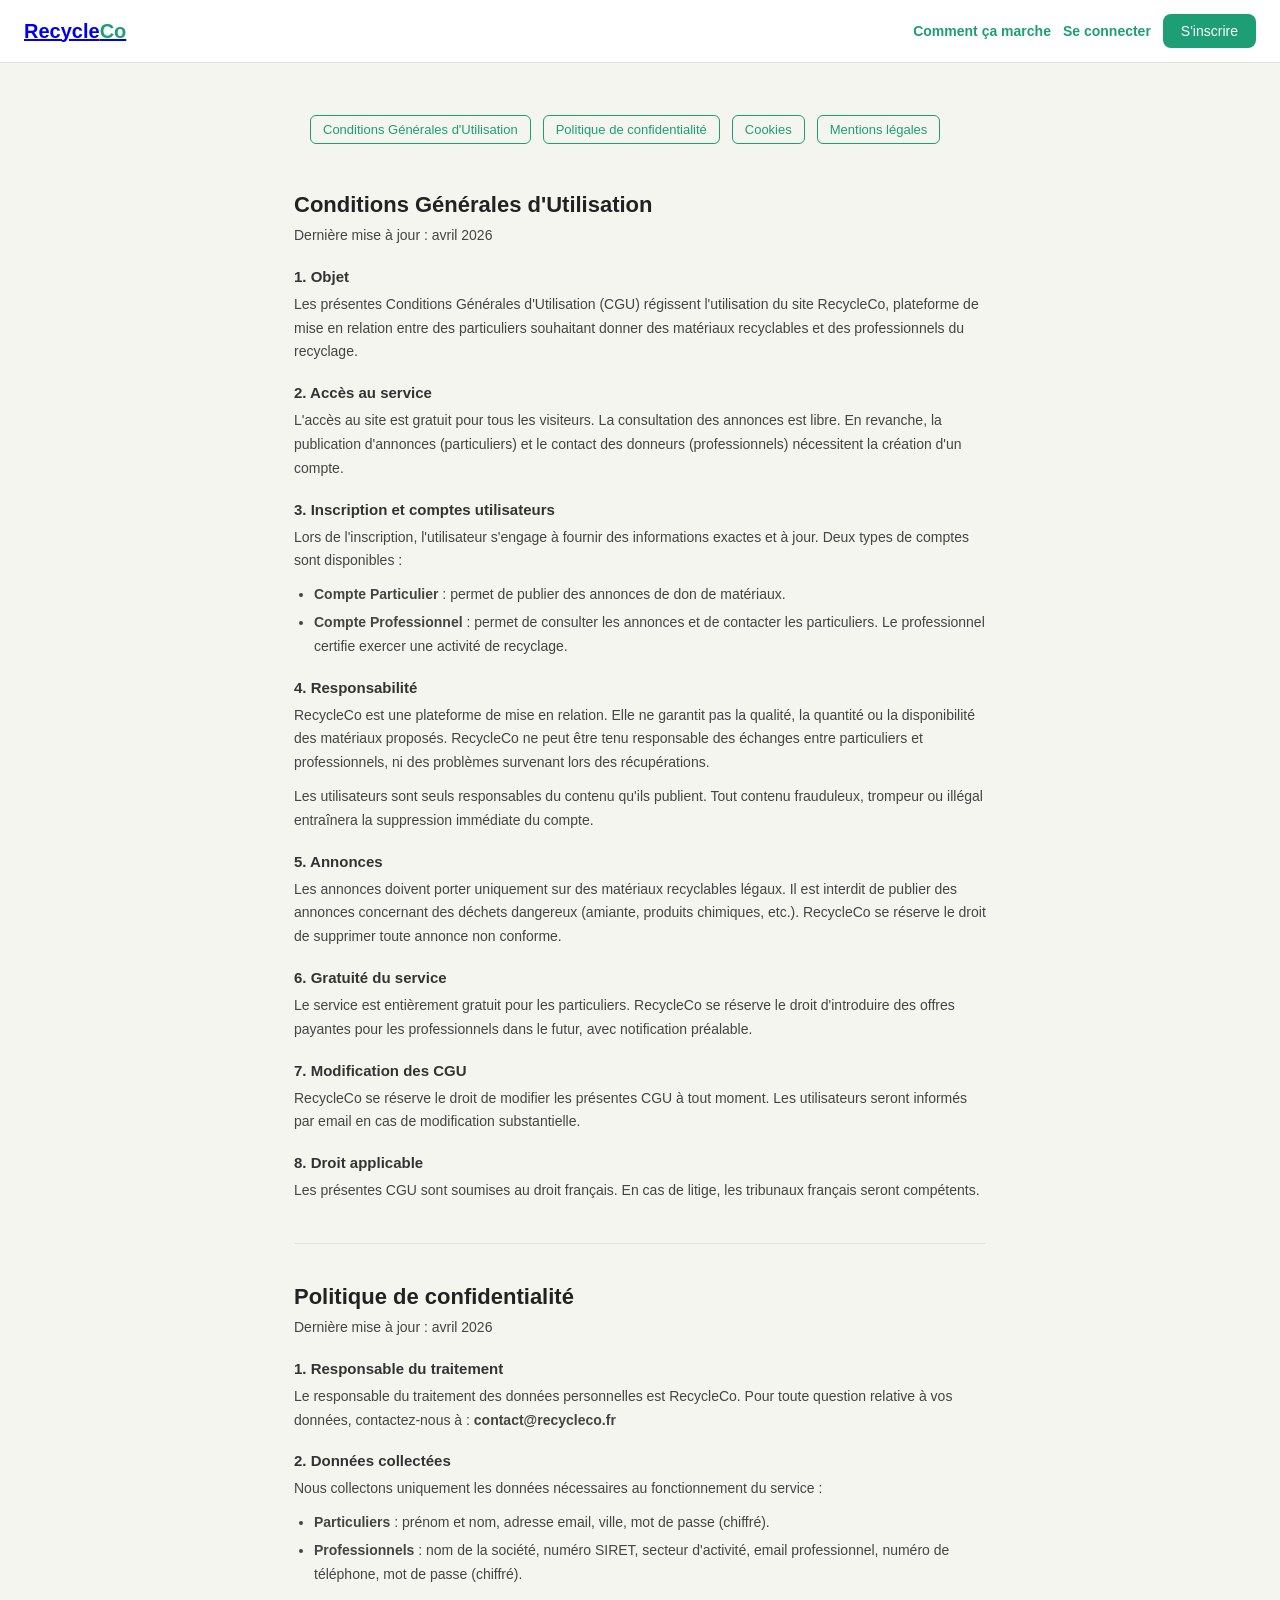
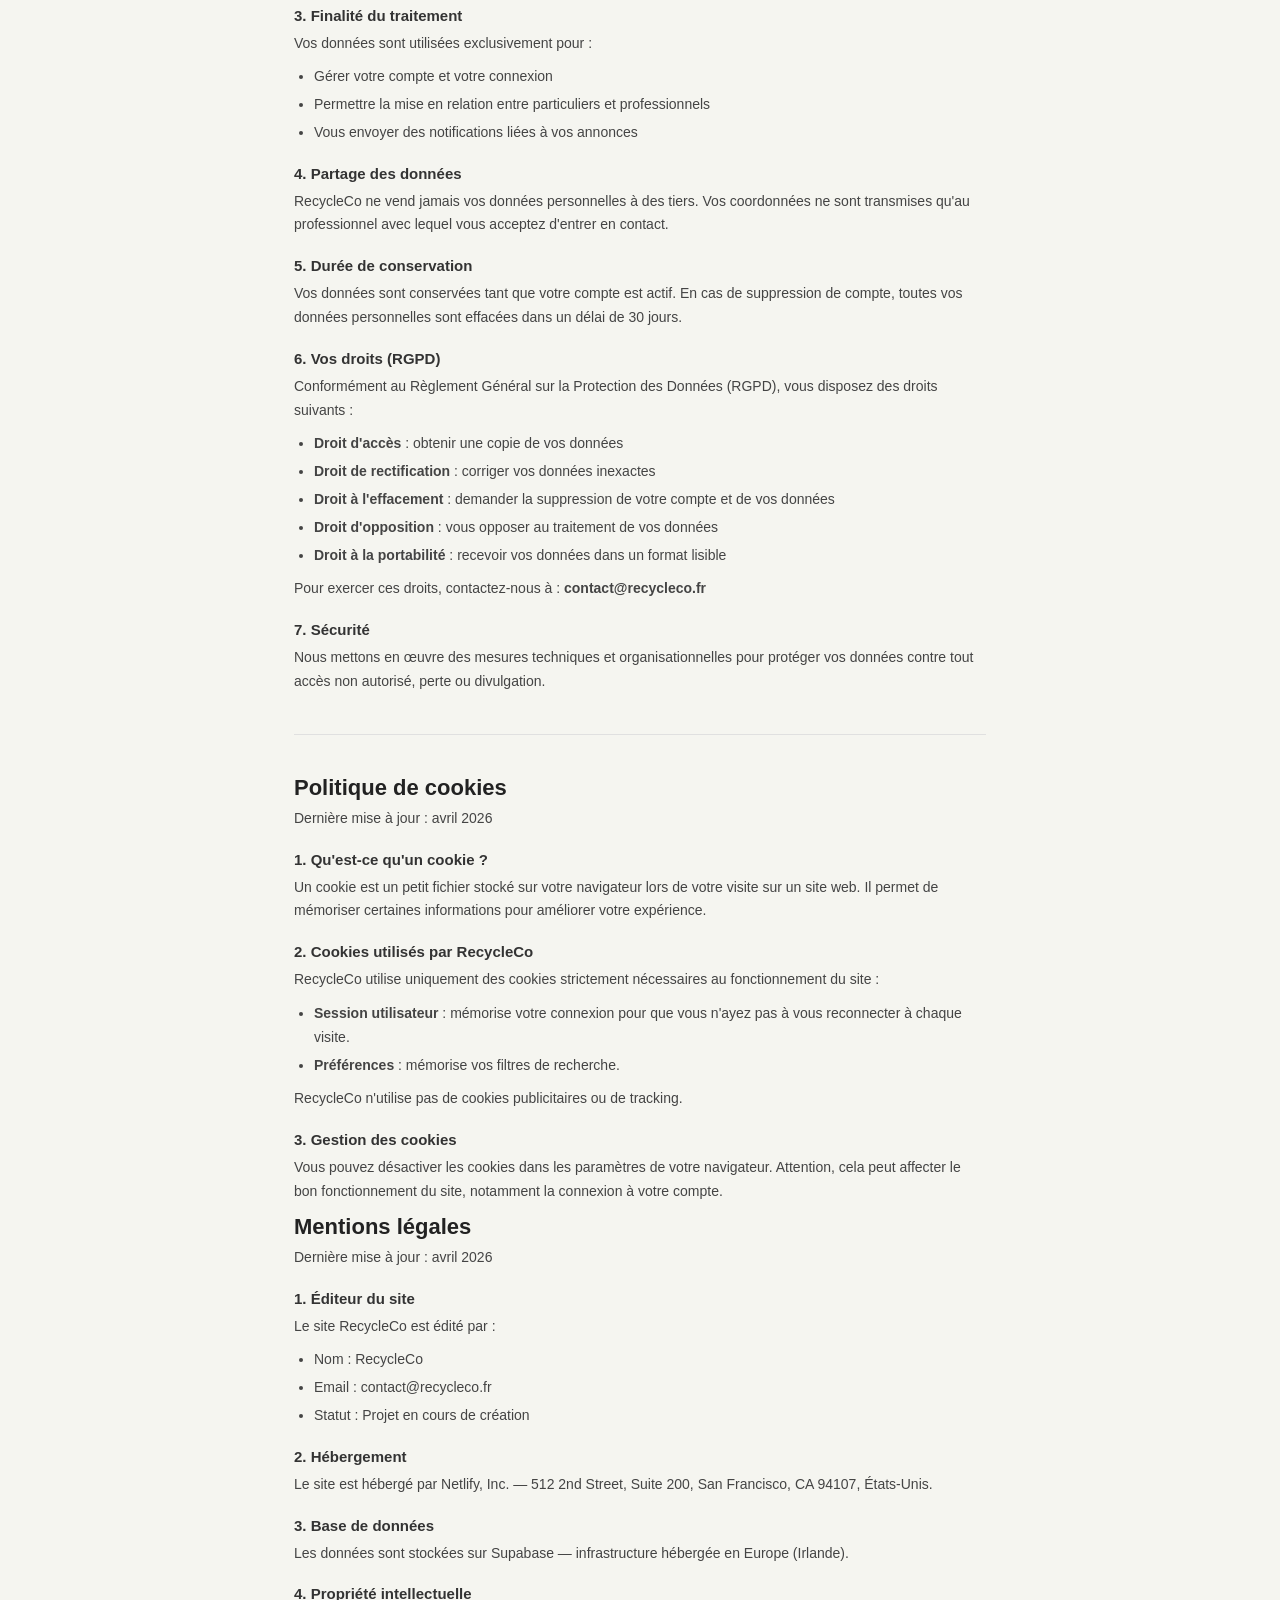
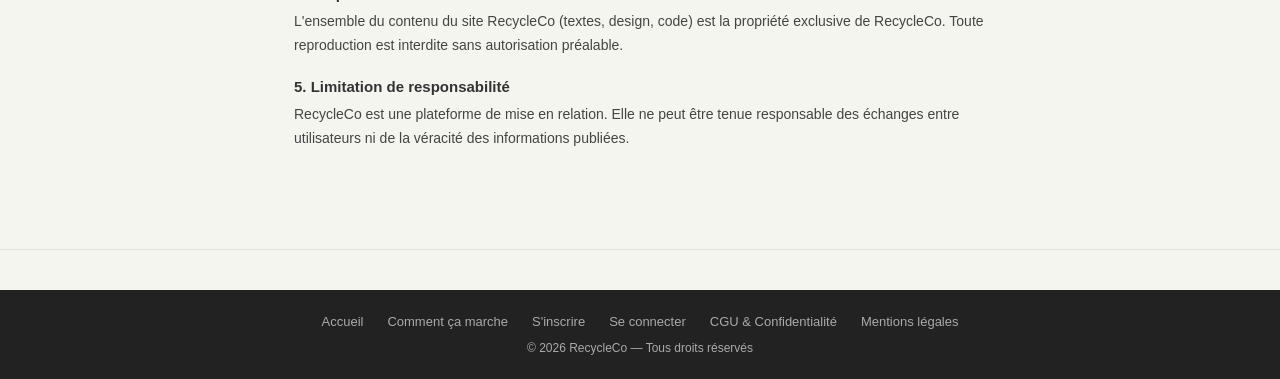
==== cgu.html @ 8c8001a4 "Premier commit - RecycleCo" ====
<!DOCTYPE html>
<html lang="fr">
<head>
  <meta charset="UTF-8">
  <meta name="viewport" content="width=device-width, initial-scale=1.0">
  <title>RecycleCo — CGU & Politique de confidentialité</title>
  <link rel="stylesheet" href="style.css">
</head>
<body>

  <header class="header">
    <a href="index.html" class="logo">Recycle<span>Co</span></a>
    <div class="header-droite"></div>
  </header>

  <div class="page-legale">

    <div class="legale-nav">
      <a href="#cgu" class="legale-nav-lien">Conditions Générales d'Utilisation</a>
      <a href="#confidentialite" class="legale-nav-lien">Politique de confidentialité</a>
      <a href="#cookies" class="legale-nav-lien">Cookies</a>
      <a href="#mentions" class="legale-nav-lien">Mentions légales</a>
    </div>

    <!-- CGU -->
    <section id="cgu" class="legale-section">
      <h1>Conditions Générales d'Utilisation</h1>
      <p class="legale-date">Dernière mise à jour : avril 2026</p>

      <h2>1. Objet</h2>
      <p>Les présentes Conditions Générales d'Utilisation (CGU) régissent l'utilisation du site RecycleCo, plateforme de mise en relation entre des particuliers souhaitant donner des matériaux recyclables et des professionnels du recyclage.</p>

      <h2>2. Accès au service</h2>
      <p>L'accès au site est gratuit pour tous les visiteurs. La consultation des annonces est libre. En revanche, la publication d'annonces (particuliers) et le contact des donneurs (professionnels) nécessitent la création d'un compte.</p>

      <h2>3. Inscription et comptes utilisateurs</h2>
      <p>Lors de l'inscription, l'utilisateur s'engage à fournir des informations exactes et à jour. Deux types de comptes sont disponibles :</p>
      <ul>
        <li><strong>Compte Particulier</strong> : permet de publier des annonces de don de matériaux.</li>
        <li><strong>Compte Professionnel</strong> : permet de consulter les annonces et de contacter les particuliers. Le professionnel certifie exercer une activité de recyclage.</li>
      </ul>

      <h2>4. Responsabilité</h2>
      <p>RecycleCo est une plateforme de mise en relation. Elle ne garantit pas la qualité, la quantité ou la disponibilité des matériaux proposés. RecycleCo ne peut être tenu responsable des échanges entre particuliers et professionnels, ni des problèmes survenant lors des récupérations.</p>
      <p>Les utilisateurs sont seuls responsables du contenu qu'ils publient. Tout contenu frauduleux, trompeur ou illégal entraînera la suppression immédiate du compte.</p>

      <h2>5. Annonces</h2>
      <p>Les annonces doivent porter uniquement sur des matériaux recyclables légaux. Il est interdit de publier des annonces concernant des déchets dangereux (amiante, produits chimiques, etc.). RecycleCo se réserve le droit de supprimer toute annonce non conforme.</p>

      <h2>6. Gratuité du service</h2>
      <p>Le service est entièrement gratuit pour les particuliers. RecycleCo se réserve le droit d'introduire des offres payantes pour les professionnels dans le futur, avec notification préalable.</p>

      <h2>7. Modification des CGU</h2>
      <p>RecycleCo se réserve le droit de modifier les présentes CGU à tout moment. Les utilisateurs seront informés par email en cas de modification substantielle.</p>

      <h2>8. Droit applicable</h2>
      <p>Les présentes CGU sont soumises au droit français. En cas de litige, les tribunaux français seront compétents.</p>
    </section>

    <div class="legale-separateur"></div>

    <!-- POLITIQUE DE CONFIDENTIALITE -->
    <section id="confidentialite" class="legale-section">
      <h1>Politique de confidentialité</h1>
      <p class="legale-date">Dernière mise à jour : avril 2026</p>

      <h2>1. Responsable du traitement</h2>
      <p>Le responsable du traitement des données personnelles est RecycleCo. Pour toute question relative à vos données, contactez-nous à : <strong>contact@recycleco.fr</strong></p>

      <h2>2. Données collectées</h2>
      <p>Nous collectons uniquement les données nécessaires au fonctionnement du service :</p>
      <ul>
        <li><strong>Particuliers</strong> : prénom et nom, adresse email, ville, mot de passe (chiffré).</li>
        <li><strong>Professionnels</strong> : nom de la société, numéro SIRET, secteur d'activité, email professionnel, numéro de téléphone, mot de passe (chiffré).</li>
      </ul>

      <h2>3. Finalité du traitement</h2>
      <p>Vos données sont utilisées exclusivement pour :</p>
      <ul>
        <li>Gérer votre compte et votre connexion</li>
        <li>Permettre la mise en relation entre particuliers et professionnels</li>
        <li>Vous envoyer des notifications liées à vos annonces</li>
      </ul>

      <h2>4. Partage des données</h2>
      <p>RecycleCo ne vend jamais vos données personnelles à des tiers. Vos coordonnées ne sont transmises qu'au professionnel avec lequel vous acceptez d'entrer en contact.</p>

      <h2>5. Durée de conservation</h2>
      <p>Vos données sont conservées tant que votre compte est actif. En cas de suppression de compte, toutes vos données personnelles sont effacées dans un délai de 30 jours.</p>

      <h2>6. Vos droits (RGPD)</h2>
      <p>Conformément au Règlement Général sur la Protection des Données (RGPD), vous disposez des droits suivants :</p>
      <ul>
        <li><strong>Droit d'accès</strong> : obtenir une copie de vos données</li>
        <li><strong>Droit de rectification</strong> : corriger vos données inexactes</li>
        <li><strong>Droit à l'effacement</strong> : demander la suppression de votre compte et de vos données</li>
        <li><strong>Droit d'opposition</strong> : vous opposer au traitement de vos données</li>
        <li><strong>Droit à la portabilité</strong> : recevoir vos données dans un format lisible</li>
      </ul>
      <p>Pour exercer ces droits, contactez-nous à : <strong>contact@recycleco.fr</strong></p>

      <h2>7. Sécurité</h2>
      <p>Nous mettons en œuvre des mesures techniques et organisationnelles pour protéger vos données contre tout accès non autorisé, perte ou divulgation.</p>
    </section>

    <div class="legale-separateur"></div>

    <!-- COOKIES -->
    <section id="cookies" class="legale-section">
      <h1>Politique de cookies</h1>
      <p class="legale-date">Dernière mise à jour : avril 2026</p>

      <h2>1. Qu'est-ce qu'un cookie ?</h2>
      <p>Un cookie est un petit fichier stocké sur votre navigateur lors de votre visite sur un site web. Il permet de mémoriser certaines informations pour améliorer votre expérience.</p>

      <h2>2. Cookies utilisés par RecycleCo</h2>
      <p>RecycleCo utilise uniquement des cookies strictement nécessaires au fonctionnement du site :</p>
      <ul>
        <li><strong>Session utilisateur</strong> : mémorise votre connexion pour que vous n'ayez pas à vous reconnecter à chaque visite.</li>
        <li><strong>Préférences</strong> : mémorise vos filtres de recherche.</li>
      </ul>
      <p>RecycleCo n'utilise pas de cookies publicitaires ou de tracking.</p>

      <h2>3. Gestion des cookies</h2>
      <p>Vous pouvez désactiver les cookies dans les paramètres de votre navigateur. Attention, cela peut affecter le bon fonctionnement du site, notamment la connexion à votre compte.</p>
    </section>

  <section id="mentions" class="legale-section">
  <h1>Mentions légales</h1>
  <p class="legale-date">Dernière mise à jour : avril 2026</p>

  <h2>1. Éditeur du site</h2>
  <p>Le site RecycleCo est édité par :</p>
  <ul>
    <li>Nom : RecycleCo</li>
    <li>Email : contact@recycleco.fr</li>
    <li>Statut : Projet en cours de création</li>
  </ul>

  <h2>2. Hébergement</h2>
  <p>Le site est hébergé par Netlify, Inc. — 512 2nd Street, Suite 200, San Francisco, CA 94107, États-Unis.</p>

  <h2>3. Base de données</h2>
  <p>Les données sont stockées sur Supabase — infrastructure hébergée en Europe (Irlande).</p>

  <h2>4. Propriété intellectuelle</h2>
  <p>L'ensemble du contenu du site RecycleCo (textes, design, code) est la propriété exclusive de RecycleCo. Toute reproduction est interdite sans autorisation préalable.</p>

  <h2>5. Limitation de responsabilité</h2>
  <p>RecycleCo est une plateforme de mise en relation. Elle ne peut être tenue responsable des échanges entre utilisateurs ni de la véracité des informations publiées.</p>
</section>

  </div>

<div class="legale-separateur"></div>

  <!-- FOOTER -->
  <footer class="footer">
    <div class="footer-liens">
      <a href="index.html">Accueil</a>
      <a href="comment-ca-marche.html">Comment ça marche</a>
      <a href="inscription.html">S'inscrire</a>
      <a href="connexion.html">Se connecter</a>
      <a href="cgu.html">CGU & Confidentialité</a>
      <a href="cgu.html#mentions">Mentions légales</a>
    </div>
    <p class="footer-copy">© 2026 RecycleCo — Tous droits réservés</p>
  </footer>

  <script src="header.js"></script>
</body>
</html>
---- style.css ----
* {
  box-sizing: border-box;
  margin: 0;
  padding: 0;
}

body {
  font-family: Arial, sans-serif;
  background: #f5f5f0;
  color: #222;
}

/* HEADER */
.header {
  background: white;
  border-bottom: 1px solid #e0e0e0;
  padding: 14px 24px;
  display: flex;
  align-items: center;
  justify-content: space-between;
}

.logo {
  font-size: 20px;
  font-weight: bold;
}

.logo span {
  color: #1D9E75;
}

.btn-post {
  background: #1D9E75;
  color: white;
  border: none;
  border-radius: 8px;
  padding: 9px 18px;
  font-size: 14px;
  cursor: pointer;
}

.btn-post:hover {
  background: #0F6E56;
}

/* HERO */
.hero {
  background: #e8f5f0;
  padding: 40px 24px;
  text-align: center;
}

.hero h1 {
  font-size: 24px;
  margin-bottom: 8px;
}

.hero p {
  color: #555;
  margin-bottom: 20px;
}

.search-bar {
  display: flex;
  gap: 8px;
  max-width: 500px;
  margin: 0 auto;
}

.search-bar input {
  flex: 1;
  padding: 10px 14px;
  border: 1px solid #ccc;
  border-radius: 8px;
  font-size: 14px;
}

.search-bar button {
  background: #1D9E75;
  color: white;
  border: none;
  border-radius: 8px;
  padding: 10px 18px;
  cursor: pointer;
}

/* FILTRES */
.filtres {
  display: flex;
  gap: 8px;
  padding: 16px 24px;
  background: white;
  border-bottom: 1px solid #e0e0e0;
  overflow-x: auto;
}

.chip {
  padding: 6px 14px;
  border-radius: 20px;
  font-size: 13px;
  border: 1px solid #ccc;
  background: white;
  cursor: pointer;
  white-space: nowrap;
}

.chip.actif {
  background: #e1f5ee;
  border-color: #1D9E75;
  color: #0F6E56;
  font-weight: bold;
}

/* GRILLE ANNONCES */
.grille {
  display: flex;
  flex-direction: column;
  gap: 0;
  padding: 16px 24px;
  max-width: 900px;
  margin: 0 auto;
}

.carte {
  background: white;
  border-bottom: 1px solid #e8e8e8;
  cursor: pointer;
  display: flex;
  flex-direction: row;
  align-items: stretch;
  padding: 16px 0;
  gap: 16px;
  transition: background 0.1s;
}

.carte:first-child {
  border-top: 1px solid #e8e8e8;
}

.carte:hover {
  background: #fafafa;
}

.carte-image {
  width: 160px;
  min-width: 160px;
  height: 120px;
  display: flex;
  align-items: center;
  justify-content: center;
  font-size: 42px;
  border-radius: 8px;
  overflow: hidden;
  flex-shrink: 0;
}

.carte-image img {
  width: 100%;
  height: 100%;
  object-fit: cover;
}

.carte-body {
  flex: 1;
  display: flex;
  flex-direction: column;
  justify-content: space-between;
  min-width: 0;
  padding: 2px 0;
}

.carte-titre {
  font-size: 15px;
  font-weight: 600;
  color: #1a1a1a;
  margin-bottom: 4px;
  white-space: nowrap;
  overflow: hidden;
  text-overflow: ellipsis;
}

.carte-description {
  font-size: 13px;
  color: #777;
  line-height: 1.5;
  display: -webkit-box;
  -webkit-line-clamp: 2;
  -webkit-box-orient: vertical;
  overflow: hidden;
  margin-bottom: 8px;
}

.carte-quantite-badge {
  font-size: 15px;
  font-weight: 700;
  color: #1a1a1a;
  margin-bottom: 8px;
}

.carte-footer {
  display: flex;
  align-items: center;
  justify-content: space-between;
  flex-wrap: wrap;
  gap: 6px;
}

.carte-footer-gauche {
  display: flex;
  align-items: center;
  gap: 8px;
}

.carte-lieu-date {
  font-size: 12px;
  color: #999;
}

.badge {
  font-size: 11px;
  padding: 3px 10px;
  border-radius: 4px;
  font-weight: 600;
}

.badge-particulier { background: #fff3e0; color: #e65100; }
.badge-professionnel { background: #e3f2fd; color: #1565c0; }
.badge-urgent { background: #fce4ec; color: #c62828; }

.carte-quantite {
  font-size: 12px;
  color: #999;
}

.carte-date {
  font-size: 12px;
  color: #bbb;
}

/* MODAL FORMULAIRE */
.modal-fond {
  display: none;
  position: fixed;
  inset: 0;
  background: rgba(0,0,0,0.45);
  z-index: 100;
  align-items: center;
  justify-content: center;
}

.modal-fond.ouvert {
  display: flex;
}

.modal {
  background: white;
  border-radius: 12px;
  padding: 28px;
  width: 90%;
  max-width: 440px;
}

.modal h2 {
  font-size: 18px;
  margin-bottom: 18px;
}

.champ {
  margin-bottom: 14px;
}

.champ label {
  display: block;
  font-size: 12px;
  color: #555;
  margin-bottom: 4px;
}

.champ input,
.champ select,
.champ textarea {
  width: 100%;
  padding: 9px 12px;
  border: 1px solid #ccc;
  border-radius: 8px;
  font-size: 14px;
}

.champ textarea {
  height: 80px;
  resize: none;
}

.modal-btns {
  display: flex;
  gap: 10px;
  margin-top: 18px;
}

.modal-btns button {
  flex: 1;
  padding: 10px;
  border-radius: 8px;
  font-size: 14px;
  cursor: pointer;
}

.btn-annuler {
  background: #f0f0f0;
  border: 1px solid #ccc;
  color: #555;
}

.btn-publier {
  background: #1D9E75;
  border: none;
  color: white;
  font-weight: bold;
}

/* AUTH PAGES */
.page-auth {
  max-width: 520px;
  margin: 48px auto;
  padding: 0 24px;
}

.page-auth h1 {
  font-size: 22px;
  font-weight: bold;
  margin-bottom: 6px;
}

.sous-titre {
  color: #555;
  font-size: 14px;
  margin-bottom: 24px;
}

.lien-header {
  font-size: 13px;
  color: #1D9E75;
  text-decoration: none;
}

/* CHOIX PROFIL */
.choix-profil {
  display: grid;
  grid-template-columns: 1fr 1fr;
  gap: 16px;
  margin-top: 16px;
}

.carte-profil {
  border: 1px solid #e0e0e0;
  border-radius: 12px;
  padding: 24px 16px;
  text-align: center;
  cursor: pointer;
  background: white;
  transition: border-color 0.15s, transform 0.15s;
}

.carte-profil:hover {
  border-color: #1D9E75;
  transform: translateY(-2px);
}

.profil-icone {
  font-size: 36px;
  margin-bottom: 10px;
}

.profil-titre {
  font-size: 16px;
  font-weight: bold;
  margin-bottom: 6px;
}

.profil-desc {
  font-size: 12px;
  color: #777;
}

/* FORMULAIRE AUTH */
.formulaire {
  background: white;
  border: 1px solid #e0e0e0;
  border-radius: 12px;
  padding: 28px;
}

.btn-retour {
  background: none;
  border: none;
  color: #1D9E75;
  font-size: 14px;
  cursor: pointer;
  margin-bottom: 20px;
  padding: 0;
}

.champ-check {
  display: flex;
  align-items: center;
  gap: 8px;
  margin-bottom: 14px;
  font-size: 13px;
  color: #555;
}

.champ-check a {
  color: #1D9E75;
}

.btn-submit {
  width: 100%;
  background: #1D9E75;
  color: white;
  border: none;
  border-radius: 8px;
  padding: 12px;
  font-size: 15px;
  font-weight: bold;
  cursor: pointer;
  margin-top: 6px;
}

.btn-submit:hover {
  background: #0F6E56;
}

.lien-connexion {
  text-align: center;
  font-size: 13px;
  color: #777;
  margin-top: 16px;
}

.lien-connexion a {
  color: #1D9E75;
}

.cache {
  display: none;
}

/* HEADER NAVIGATION */
.header-droite {
  display: flex;
  align-items: center;
  gap: 12px;
}

.btn-connexion {
  font-size: 14px;
  color: #1D9E75;
  text-decoration: none;
  font-weight: bold;
}

.btn-connexion:hover {
  text-decoration: underline;
}

.btn-post {
  background: #1D9E75;
  color: white;
  border: none;
  border-radius: 8px;
  padding: 9px 18px;
  font-size: 14px;
  cursor: pointer;
  text-decoration: none;
}

/* DASHBOARD */
.dashboard-hero {
  background: #e8f5f0;
  padding: 36px 24px;
}

.dashboard-hero.pro {
  background: #e6f1fb;
}

.dashboard-hero h1 {
  font-size: 22px;
  margin-bottom: 8px;
}

.dashboard-hero p {
  color: #555;
  font-size: 14px;
  margin-bottom: 20px;
}

.dashboard-section {
  padding: 24px;
}

.dashboard-section h2 {
  font-size: 18px;
  margin-bottom: 16px;
}

.vide {
  color: #999;
  font-size: 14px;
  padding: 16px 0;
}

/* CARTE PRO avec bouton contact */
.carte-contact {
  width: 100%;
  margin-top: 10px;
  background: #1D9E75;
  color: white;
  border: none;
  border-radius: 8px;
  padding: 8px;
  font-size: 13px;
  cursor: pointer;
}

.carte-contact:hover {
  background: #0F6E56;
}

/* PAGE DETAIL ANNONCE */
.page-annonce {
  max-width: 700px;
  margin: 36px auto;
  padding: 0 24px;
}

.annonce-carte {
  background: white;
  border: 1px solid #e0e0e0;
  border-radius: 12px;
  overflow: hidden;
  margin-top: 16px;
}

.annonce-image {
  height: 180px;
  display: flex;
  align-items: center;
  justify-content: center;
  font-size: 64px;
}

.annonce-contenu {
  padding: 24px;
}

.annonce-badges {
  display: flex;
  gap: 8px;
  margin-bottom: 12px;
}

.annonce-carte h1 {
  font-size: 22px;
  margin-bottom: 20px;
}

.annonce-infos {
  border-top: 1px solid #f0f0f0;
  border-bottom: 1px solid #f0f0f0;
  padding: 16px 0;
  margin-bottom: 16px;
  display: flex;
  flex-direction: column;
  gap: 10px;
}

.annonce-info-ligne {
  display: flex;
  justify-content: space-between;
  font-size: 14px;
}

.info-label {
  color: #777;
}

.annonce-description {
  margin-bottom: 8px;
}

.zone-inscription {
  background: #f5f5f0;
  border-radius: 8px;
  padding: 16px;
  margin-top: 20px;
  font-size: 14px;
  color: #555;
}

/* BANDEAUX ACCUEIL */
.bandeau-inscription {
  background: #1D9E75;
  color: white;
  padding: 14px 24px;
  display: flex;
  align-items: center;
  justify-content: space-between;
  flex-wrap: wrap;
  gap: 10px;
  font-size: 14px;
}

.bandeau-particulier {
  background: #e8f5f0;
  color: #0F6E56;
  padding: 14px 24px;
  font-size: 14px;
  border-bottom: 1px solid #c0e8d8;
}

.bandeau-pro {
  background: #e6f1fb;
  color: #185FA5;
  padding: 14px 24px;
  font-size: 14px;
  display: flex;
  align-items: center;
  justify-content: space-between;
  flex-wrap: wrap;
  gap: 10px;
  border-bottom: 1px solid #b5d4f4;
}

.bandeau-btns {
  display: flex;
  gap: 8px;
}

.bandeau-btn-inscrit {
  background: white;
  color: #1D9E75;
  padding: 7px 14px;
  border-radius: 8px;
  font-size: 13px;
  font-weight: bold;
  text-decoration: none;
}

.bandeau-btn-connect {
  background: transparent;
  color: white;
  padding: 7px 14px;
  border-radius: 8px;
  font-size: 13px;
  border: 1px solid white;
  text-decoration: none;
}

/* COMMENT CA MARCHE */
.ccm-section {
  max-width: 680px;
  margin: 48px auto;
  padding: 0 24px;
}

.ccm-titre {
  text-align: center;
  margin-bottom: 36px;
}

.ccm-icone-titre {
  font-size: 40px;
  display: block;
  margin-bottom: 12px;
}

.ccm-titre h2 {
  font-size: 22px;
  margin-bottom: 8px;
}

.ccm-titre p {
  color: #555;
  font-size: 14px;
}

.ccm-etapes {
  display: flex;
  flex-direction: column;
  gap: 0;
}

.ccm-etape {
  display: flex;
  align-items: flex-start;
  gap: 16px;
  background: white;
  border: 1px solid #e0e0e0;
  border-radius: 12px;
  padding: 20px;
}

.ccm-fleche {
  text-align: center;
  color: #ccc;
  font-size: 20px;
  padding: 4px 0;
}

.ccm-numero {
  width: 36px;
  height: 36px;
  border-radius: 50%;
  background: #1D9E75;
  color: white;
  display: flex;
  align-items: center;
  justify-content: center;
  font-weight: bold;
  font-size: 16px;
  flex-shrink: 0;
}

.ccm-numero.pro {
  background: #185FA5;
}

.ccm-etape-contenu h3 {
  font-size: 15px;
  font-weight: bold;
  margin-bottom: 4px;
}

.ccm-etape-contenu p {
  font-size: 13px;
  color: #555;
  line-height: 1.6;
}

.ccm-cta {
  text-align: center;
  margin-top: 32px;
}

.ccm-separateur {
  height: 1px;
  background: #e0e0e0;
  max-width: 680px;
  margin: 0 auto;
}

/* FAQ */
.ccm-faq {
  max-width: 680px;
  margin: 48px auto;
  padding: 0 24px 48px;
}

.ccm-faq h2 {
  font-size: 20px;
  margin-bottom: 20px;
  text-align: center;
}

.faq-liste {
  display: flex;
  flex-direction: column;
  gap: 10px;
}

.faq-item {
  background: white;
  border: 1px solid #e0e0e0;
  border-radius: 10px;
  overflow: hidden;
  cursor: pointer;
}

.faq-question {
  display: flex;
  justify-content: space-between;
  align-items: center;
  padding: 16px 20px;
  font-size: 14px;
  font-weight: bold;
}

.faq-question:hover {
  background: #f9f9f9;
}

.faq-chevron {
  color: #1D9E75;
  font-size: 12px;
}

.faq-reponse {
  display: none;
  padding: 0 20px 16px;
  font-size: 13px;
  color: #555;
  line-height: 1.6;
  border-top: 1px solid #f0f0f0;
}

/* FOOTER */
.footer {
  background: #222;
  color: #aaa;
  padding: 24px;
  text-align: center;
}

.footer-liens {
  display: flex;
  justify-content: center;
  gap: 24px;
  margin-bottom: 12px;
  flex-wrap: wrap;
}

.footer-liens a {
  color: #aaa;
  text-decoration: none;
  font-size: 13px;
}

.footer-liens a:hover {
  color: white;
}

.footer-copy {
  font-size: 12px;
}

/* PAGES LEGALES */
.page-legale {
  max-width: 740px;
  margin: 36px auto;
  padding: 0 24px 48px;
}

.legale-nav {
  display: flex;
  gap: 12px;
  flex-wrap: wrap;
  margin-bottom: 32px;
  padding: 16px;
  background: #f5f5f0;
  border-radius: 10px;
}

.legale-nav-lien {
  font-size: 13px;
  color: #1D9E75;
  text-decoration: none;
  padding: 6px 12px;
  border-radius: 6px;
  border: 1px solid #1D9E75;
}

.legale-nav-lien:hover {
  background: #1D9E75;
  color: white;
}

.legale-section h1 {
  font-size: 22px;
  margin-bottom: 6px;
}

.legale-date {
  font-size: 12px;
  color: #999;
  margin-bottom: 24px;
}

.legale-section h2 {
  font-size: 15px;
  font-weight: bold;
  margin: 20px 0 8px;
  color: #333;
}

.legale-section p {
  font-size: 14px;
  color: #444;
  line-height: 1.7;
  margin-bottom: 10px;
}

.legale-section ul {
  padding-left: 20px;
  margin-bottom: 10px;
}

.legale-section ul li {
  font-size: 14px;
  color: #444;
  line-height: 1.7;
  margin-bottom: 4px;
}

.legale-separateur {
  height: 1px;
  background: #e0e0e0;
  margin: 40px 0;
}

.btn-messages {
  display: inline-block;
  margin-top: 10px;
  background: white;
  color: #1D9E75;
  border: 2px solid #1D9E75;
  border-radius: 8px;
  padding: 8px 16px;
  font-size: 14px;
  font-weight: bold;
  text-decoration: none;
}

.btn-messages:hover {
  background: #e8f5f0;
}

/* PAGE MESSAGES */
.page-messages {
  max-width: 720px;
  margin: 36px auto;
  padding: 0 24px 48px;
}

.messages-header {
  display: flex;
  align-items: center;
  justify-content: space-between;
  margin-bottom: 24px;
}

.messages-header h1 {
  font-size: 22px;
}

.messages-vide {
  text-align: center;
  padding: 48px 24px;
  color: #777;
  font-size: 15px;
}

.message-carte {
  background: white;
  border: 1px solid #e0e0e0;
  border-radius: 12px;
  padding: 20px;
  margin-bottom: 16px;
}

.message-carte.non-lu {
  border-left: 4px solid #1D9E75;
  background: #f9fffe;
}

.message-annonce {
  display: flex;
  align-items: center;
  gap: 10px;
  margin-bottom: 12px;
  padding-bottom: 12px;
  border-bottom: 1px solid #f0f0f0;
}

.badge-nouveau {
  background: #1D9E75;
  color: white;
  font-size: 11px;
  padding: 3px 8px;
  border-radius: 10px;
  font-weight: bold;
}

.message-corps {
  margin-bottom: 16px;
}

.message-expediteur {
  display: flex;
  justify-content: space-between;
  align-items: center;
  margin-bottom: 10px;
  flex-wrap: wrap;
  gap: 6px;
}

.message-societe {
  font-weight: bold;
  font-size: 14px;
  color: #333;
}

.message-date {
  font-size: 12px;
  color: #999;
  white-space: nowrap;
}

.message-texte {
  font-size: 14px;
  color: #444;
  line-height: 1.6;
  background: #f5f5f0;
  padding: 12px 16px;
  border-radius: 8px;
  margin-bottom: 10px;
  border-left: 3px solid #e0e0e0;
}

.message-contact-pro {
  display: flex;
  gap: 16px;
  font-size: 13px;
  color: #555;
  flex-wrap: wrap;
  margin-top: 8px;
}

.message-contact-pro a {
  color: #1D9E75;
  text-decoration: none;
}

.message-actions {
  display: flex;
  gap: 12px;
  align-items: center;
  padding-top: 12px;
  border-top: 1px solid #f0f0f0;
}

.btn-repondre {
  background: #1D9E75;
  color: white;
  border: none;
  border-radius: 8px;
  padding: 8px 16px;
  font-size: 13px;
  cursor: pointer;
  font-weight: bold;
}

.btn-repondre:hover {
  background: #0F6E56;
}

.btn-voir-annonce {
  font-size: 13px;
  color: #1D9E75;
  text-decoration: none;
  font-weight: bold;
}

.btn-voir-annonce:hover {
  text-decoration: underline;
}

/* MESSAGES ACCORDEON */
.message-resume {
  display: flex;
  justify-content: space-between;
  align-items: center;
  cursor: pointer;
  gap: 10px;
  flex-wrap: wrap;
}

.message-resume:hover {
  opacity: 0.85;
}

.message-resume-gauche {
  display: flex;
  align-items: center;
  gap: 10px;
  flex-wrap: wrap;
}

.message-resume-droite {
  display: flex;
  align-items: center;
  gap: 10px;
}

.message-chevron {
  color: #1D9E75;
  font-size: 12px;
}

.message-detail {
  margin-top: 16px;
  padding-top: 16px;
  border-top: 1px solid #f0f0f0;
}

.statut-lu {
  font-size: 12px;
  color: #1D9E75;
  font-weight: bold;
}

.statut-nonlu {
  font-size: 12px;
  color: #999;
}

/* BULLES DE DISCUSSION */
.bulle-message {
  border-radius: 10px;
  padding: 12px 16px;
  margin-bottom: 10px;
  max-width: 90%;
}

.bulle-pro {
  background: #f0f4ff;
  border-left: 3px solid #185FA5;
  margin-right: auto;
}

.bulle-particulier {
  background: #e8f5f0;
  border-left: 3px solid #1D9E75;
  margin-left: auto;
  margin-right: 0;
}

.bulle-header {
  display: flex;
  justify-content: space-between;
  font-size: 12px;
  color: #777;
  margin-bottom: 6px;
  font-weight: bold;
}

.bulle-message p {
  font-size: 14px;
  color: #333;
  line-height: 1.6;
}

/* CHAT */
.page-messages {
  max-width: 720px;
  margin: 0 auto;
  padding: 0;
  height: calc(100vh - 60px);
  display: flex;
  flex-direction: column;
}

#vue-conversations {
  padding: 24px;
  flex: 1;
  overflow-y: auto;
}

#vue-chat {
  flex-direction: column;
  height: 100%;
}

.chat-header {
  display: flex;
  align-items: center;
  gap: 16px;
  padding: 16px 24px;
  background: white;
  border-bottom: 1px solid #e0e0e0;
}

.chat-header-info {
  flex: 1;
}

.chat-titre {
  font-size: 16px;
  font-weight: bold;
  color: #222;
}

.chat-sous-titre {
  font-size: 13px;
  color: #777;
}

.chat-messages {
  flex: 1;
  overflow-y: auto;
  padding: 20px 24px;
  display: flex;
  flex-direction: column;
  gap: 10px;
  background: #f5f5f0;
}

.chat-bulle {
  max-width: 70%;
  display: flex;
  flex-direction: column;
}

.bulle-moi {
  align-self: flex-end;
  align-items: flex-end;
}

.bulle-eux {
  align-self: flex-start;
  align-items: flex-start;
}

.chat-bulle-texte {
  padding: 10px 14px;
  border-radius: 16px;
  font-size: 14px;
  line-height: 1.5;
  word-break: break-word;
}

.bulle-moi .chat-bulle-texte {
  background: #1D9E75;
  color: white;
  border-bottom-right-radius: 4px;
}

.bulle-eux .chat-bulle-texte {
  background: white;
  color: #222;
  border: 1px solid #e0e0e0;
  border-bottom-left-radius: 4px;
}

.chat-bulle-heure {
  font-size: 11px;
  color: #999;
  margin-top: 4px;
  padding: 0 4px;
}

.chat-input {
  display: flex;
  gap: 10px;
  padding: 16px 24px;
  background: white;
  border-top: 1px solid #e0e0e0;
}

.chat-input textarea {
  flex: 1;
  padding: 10px 14px;
  border: 1px solid #ccc;
  border-radius: 20px;
  font-size: 14px;
  resize: none;
  height: 44px;
  font-family: Arial, sans-serif;
}

.chat-btn-envoyer {
  background: #1D9E75;
  color: white;
  border: none;
  border-radius: 20px;
  padding: 10px 20px;
  font-size: 14px;
  cursor: pointer;
  font-weight: bold;
  white-space: nowrap;
}

.chat-btn-envoyer:hover {
  background: #0F6E56;
}

/* LISTE CONVERSATIONS */
.conv-carte {
  display: flex;
  align-items: center;
  gap: 14px;
  background: white;
  border: 1px solid #e0e0e0;
  border-radius: 12px;
  padding: 16px;
  margin-bottom: 10px;
  cursor: pointer;
  transition: transform 0.1s;
}

.conv-carte:hover {
  transform: translateY(-2px);
}

.conv-carte.non-lu {
  border-left: 4px solid #1D9E75;
  background: #f9fffe;
}

.conv-icone {
  width: 48px;
  height: 48px;
  border-radius: 10px;
  display: flex;
  align-items: center;
  justify-content: center;
  font-size: 24px;
  flex-shrink: 0;
}

.conv-info {
  flex: 1;
  min-width: 0;
}

.conv-header {
  display: flex;
  justify-content: space-between;
  align-items: center;
  margin-bottom: 2px;
}

.conv-nom {
  font-weight: bold;
  font-size: 14px;
}

.conv-date {
  font-size: 12px;
  color: #999;
}

.conv-annonce {
  font-size: 12px;
  color: #1D9E75;
  margin-bottom: 4px;
}

.conv-apercu {
  font-size: 13px;
  color: #777;
  white-space: nowrap;
  overflow: hidden;
  text-overflow: ellipsis;
}

.conv-badge-nonlu {
  width: 10px;
  height: 10px;
  background: #1D9E75;
  border-radius: 50%;
  flex-shrink: 0;
}

/* UPLOAD PHOTOS */
.upload-zone {
  border: 2px dashed #ccc;
  border-radius: 10px;
  padding: 24px;
  text-align: center;
  cursor: pointer;
  transition: border-color 0.2s;
  background: #fafafa;
}

.upload-zone:hover {
  border-color: #1D9E75;
  background: #f0faf6;
}

.upload-icone {
  font-size: 32px;
  margin-bottom: 8px;
}

.upload-texte {
  font-size: 14px;
  font-weight: bold;
  color: #333;
  margin-bottom: 4px;
}

.upload-sous-texte {
  font-size: 12px;
  color: #999;
}

.photos-preview {
  display: flex;
  gap: 8px;
  flex-wrap: wrap;
  margin-top: 12px;
}

.photo-thumb {
  position: relative;
  width: 80px;
  height: 80px;
  border-radius: 8px;
  overflow: hidden;
}

.photo-thumb img {
  width: 100%;
  height: 100%;
  object-fit: cover;
}

.photo-suppr {
  position: absolute;
  top: 4px;
  right: 4px;
  background: rgba(0,0,0,0.6);
  color: white;
  border: none;
  border-radius: 50%;
  width: 20px;
  height: 20px;
  font-size: 11px;
  cursor: pointer;
  display: flex;
  align-items: center;
  justify-content: center;
}

/* GALERIE PHOTOS */
.galerie-miniatures {
  display: flex;
  gap: 8px;
  padding: 12px 24px;
  background: white;
  overflow-x: auto;
  border-bottom: 1px solid #f0f0f0;
}

.miniature {
  width: 80px;
  height: 80px;
  min-width: 80px;
  border-radius: 6px;
  overflow: hidden;
  cursor: pointer;
  border: 2px solid transparent;
  transition: border-color 0.15s;
}

.miniature img {
  width: 100%;
  height: 100%;
  object-fit: cover;
}

.miniature.active {
  border-color: #1D9E75;
}

.miniature:hover {
  border-color: #aaa;
}

/* BANNIERE COOKIES */
.cookie-banniere {
  position: fixed;
  bottom: 0;
  left: 0;
  right: 0;
  background: #222;
  color: white;
  padding: 16px 24px;
  display: flex;
  align-items: center;
  justify-content: space-between;
  gap: 16px;
  flex-wrap: wrap;
  z-index: 999;
  font-size: 13px;
}

.cookie-texte a {
  color: #1D9E75;
  text-decoration: none;
}

.cookie-btns {
  display: flex;
  gap: 10px;
  flex-shrink: 0;
}

.cookie-btn-accepter {
  background: #1D9E75;
  color: white;
  border: none;
  border-radius: 6px;
  padding: 8px 16px;
  cursor: pointer;
  font-size: 13px;
  font-weight: bold;
}

.cookie-btn-refuser {
  background: transparent;
  color: white;
  border: 1px solid white;
  border-radius: 6px;
  padding: 8px 16px;
  cursor: pointer;
  font-size: 13px;
}

/* RESPONSIVE MOBILE */
@media (max-width: 600px) {

  .header {
    padding: 12px 16px;
  }

  .header-droite {
    gap: 8px;
  }

  .btn-connexion {
    font-size: 12px;
  }

  .hero {
    padding: 24px 16px;
  }

  .hero h1 {
    font-size: 18px;
  }

  .search-bar {
    flex-direction: column;
  }

  .grille {
    padding: 12px 16px;
  }

  .carte-image {
    width: 100px;
    min-width: 100px;
    height: 90px;
  }

  .carte-titre {
    font-size: 13px;
  }

  .choix-profil {
    grid-template-columns: 1fr;
  }

  .modal {
    padding: 20px 16px;
    width: 95%;
  }

  .dashboard-hero {
    padding: 24px 16px;
  }

  .dashboard-hero h1 {
    font-size: 18px;
  }

  .annonce-image {
    height: 220px !important;
  }

  .page-annonce {
    padding: 0 12px;
    margin: 16px auto;
  }

  .ccm-section {
    padding: 0 16px;
    margin: 24px auto;
  }

  .ccm-etape {
    flex-direction: column;
    gap: 10px;
  }

  .bandeau-inscription {
    flex-direction: column;
    text-align: center;
  }

  .cookie-banniere {
    flex-direction: column;
    text-align: center;
  }

  .chat-input {
    padding: 10px 12px;
  }

  .messages-header {
    flex-direction: column;
    align-items: flex-start;
    gap: 8px;
  }
}
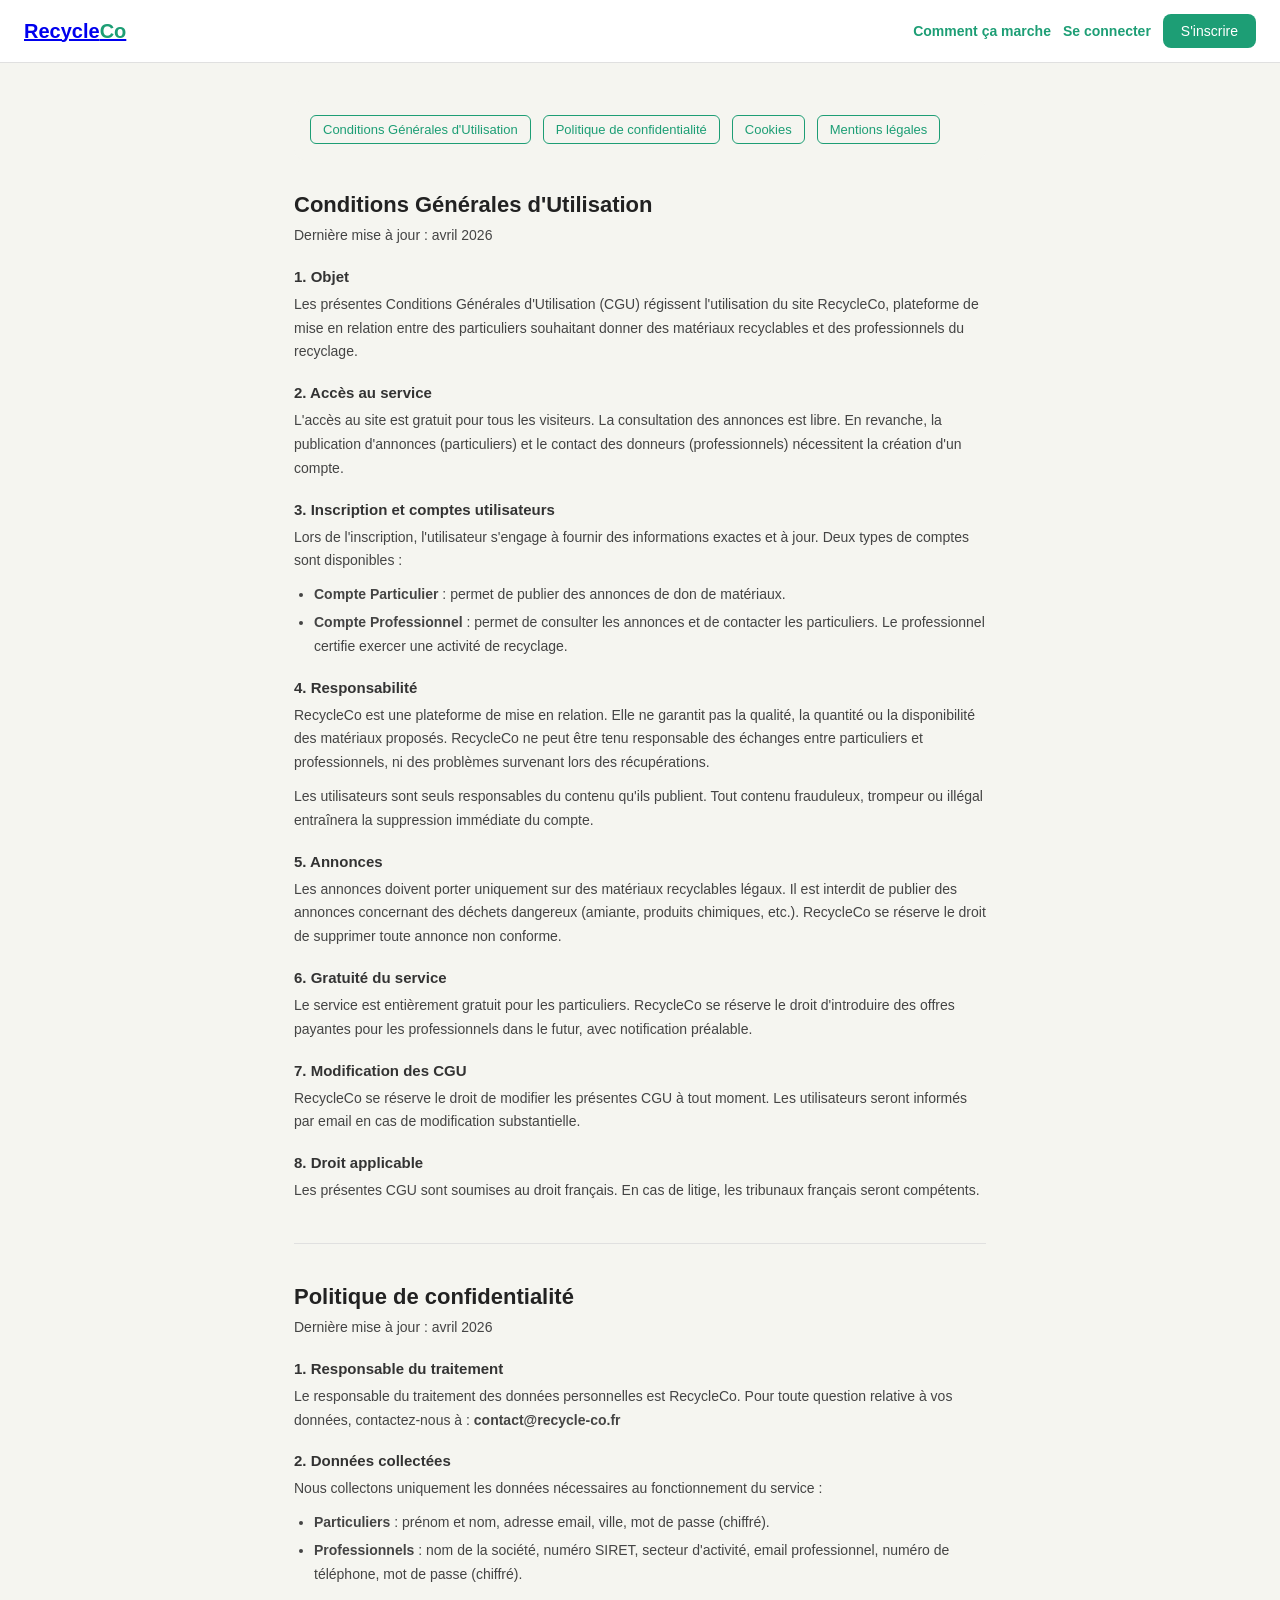
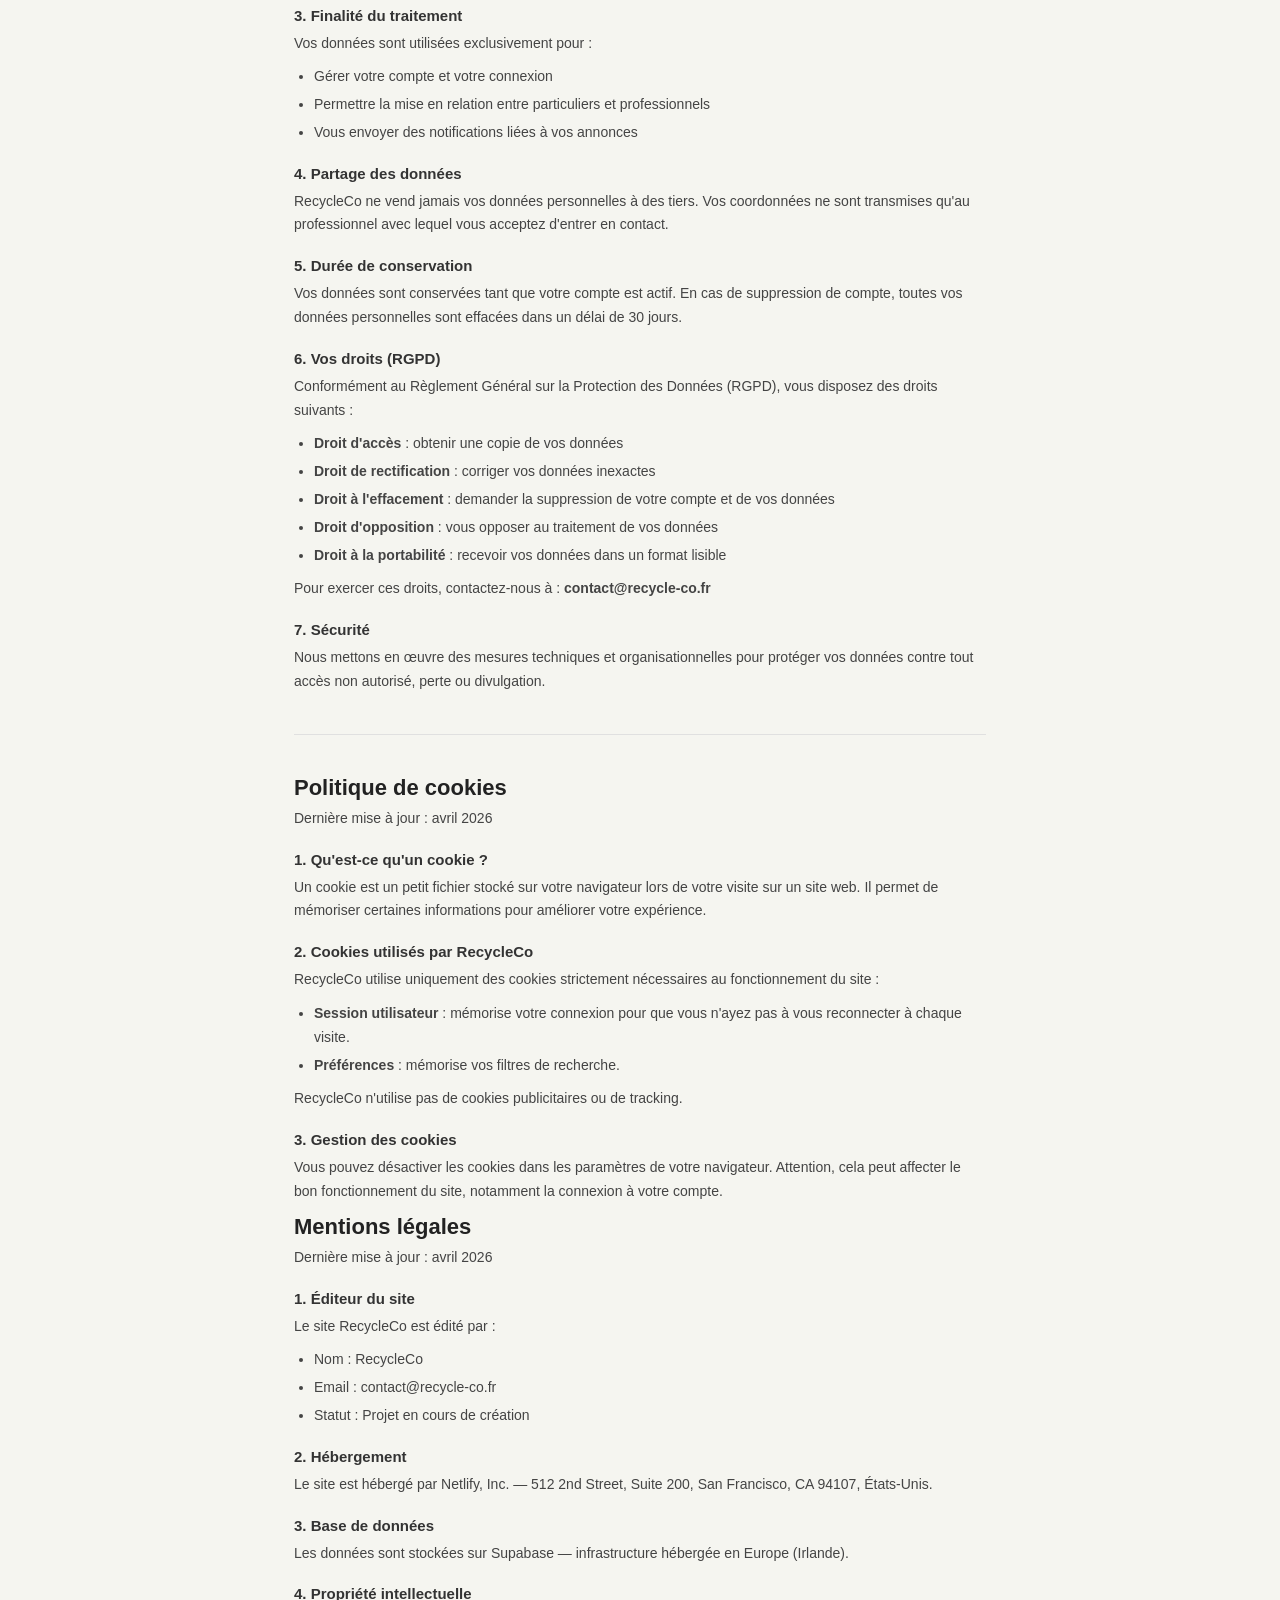
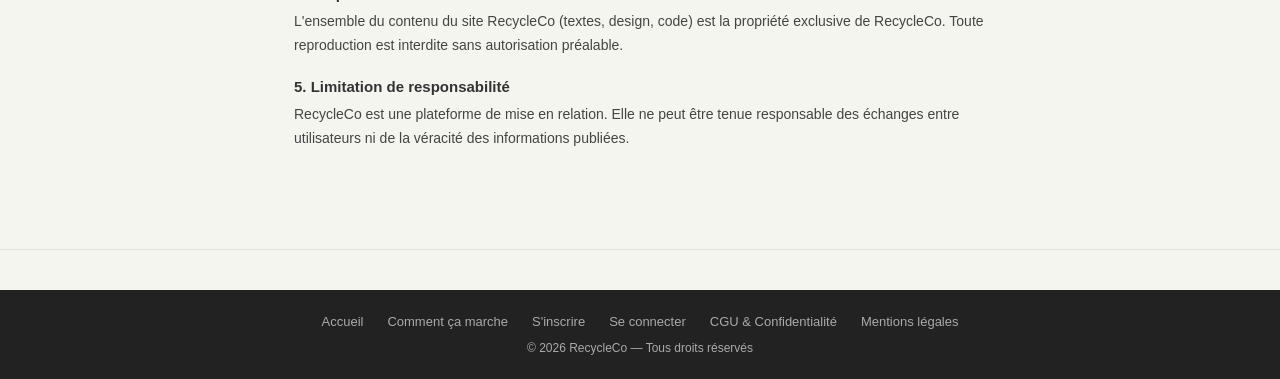
==== commit 871db44f: "Mise à jour email contact recycle-co.fr" ====
--- a/cgu.html
+++ b/cgu.html
@@ -65,7 +65,7 @@
       <p class="legale-date">Dernière mise à jour : avril 2026</p>
 
       <h2>1. Responsable du traitement</h2>
-      <p>Le responsable du traitement des données personnelles est RecycleCo. Pour toute question relative à vos données, contactez-nous à : <strong>contact@recycleco.fr</strong></p>
+      <p>Le responsable du traitement des données personnelles est RecycleCo. Pour toute question relative à vos données, contactez-nous à : <strong>contact@recycle-co.fr</strong></p>
 
       <h2>2. Données collectées</h2>
       <p>Nous collectons uniquement les données nécessaires au fonctionnement du service :</p>
@@ -97,7 +97,7 @@
         <li><strong>Droit d'opposition</strong> : vous opposer au traitement de vos données</li>
         <li><strong>Droit à la portabilité</strong> : recevoir vos données dans un format lisible</li>
       </ul>
-      <p>Pour exercer ces droits, contactez-nous à : <strong>contact@recycleco.fr</strong></p>
+      <p>Pour exercer ces droits, contactez-nous à : <strong>contact@recycle-co.fr</strong></p>
 
       <h2>7. Sécurité</h2>
       <p>Nous mettons en œuvre des mesures techniques et organisationnelles pour protéger vos données contre tout accès non autorisé, perte ou divulgation.</p>
@@ -133,7 +133,7 @@
   <p>Le site RecycleCo est édité par :</p>
   <ul>
     <li>Nom : RecycleCo</li>
-    <li>Email : contact@recycleco.fr</li>
+    <li>Email : contact@recycle-co.fr</li>
     <li>Statut : Projet en cours de création</li>
   </ul>
 
